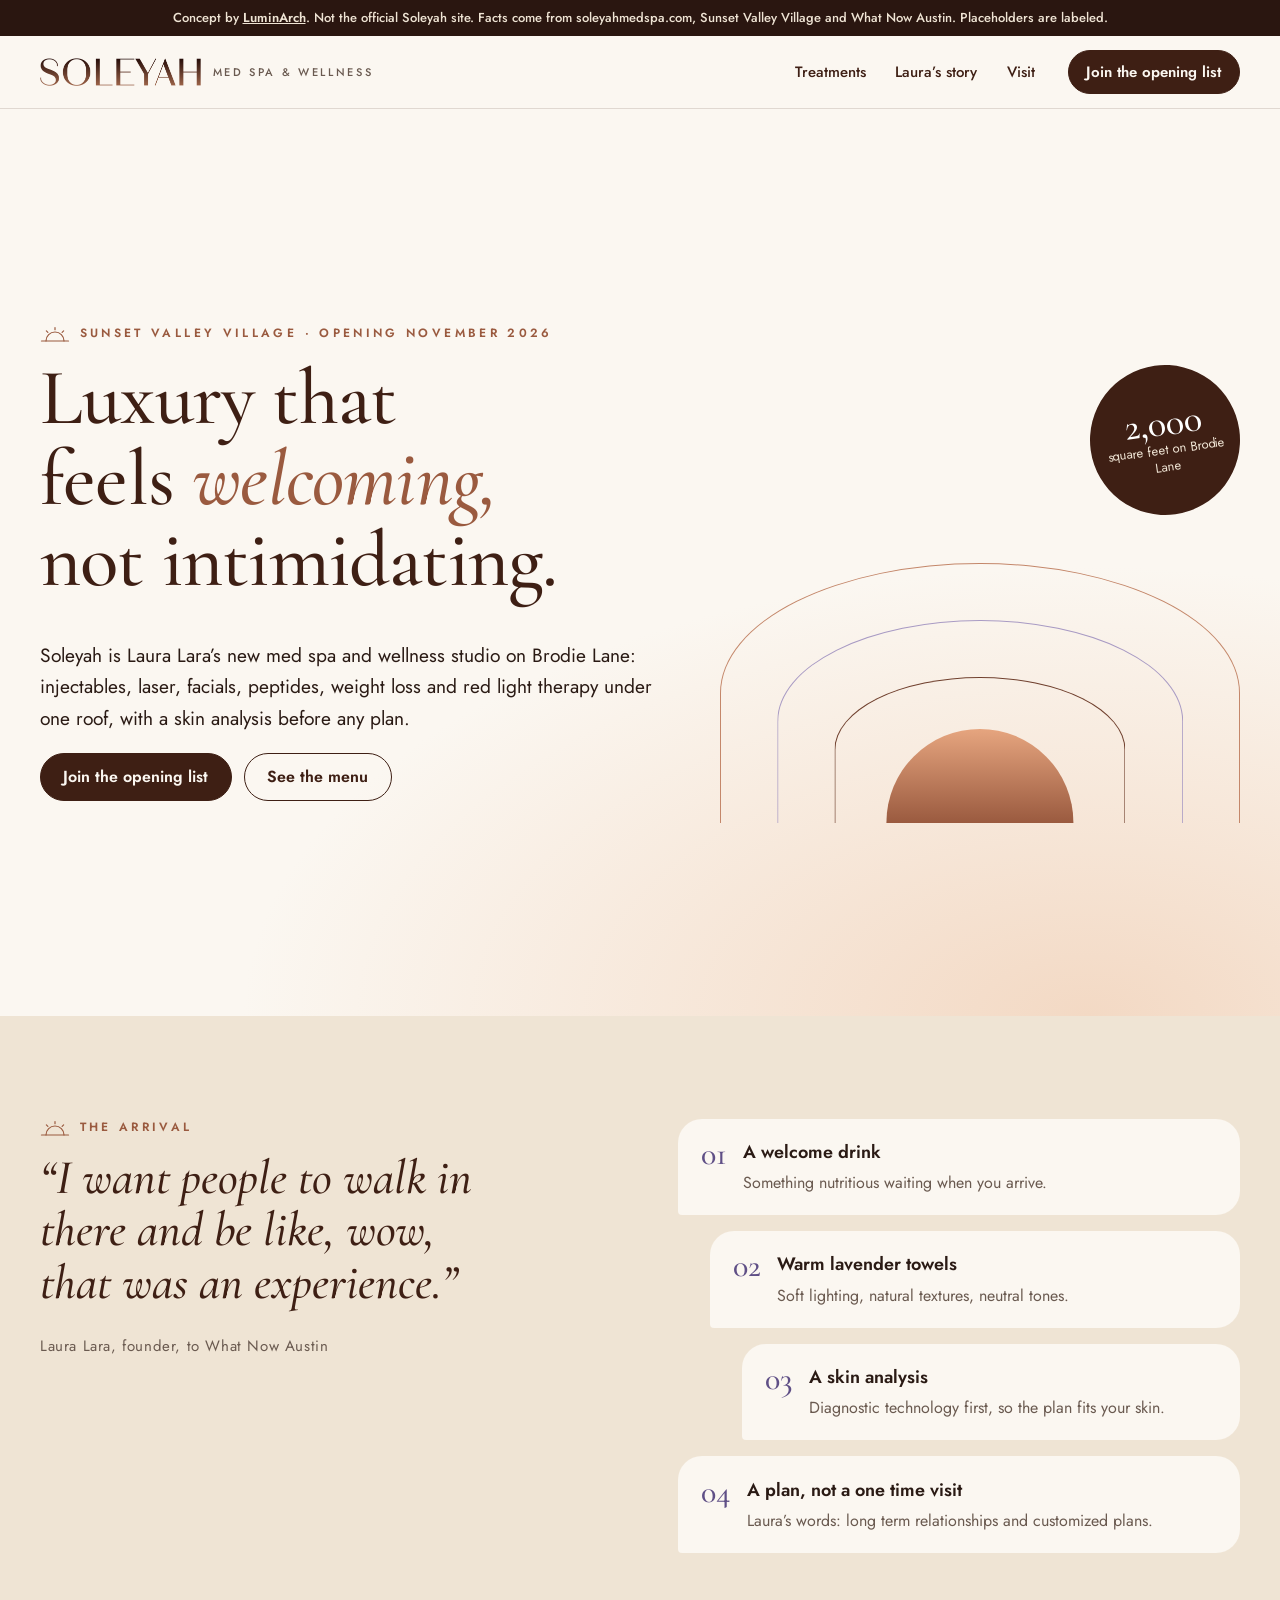
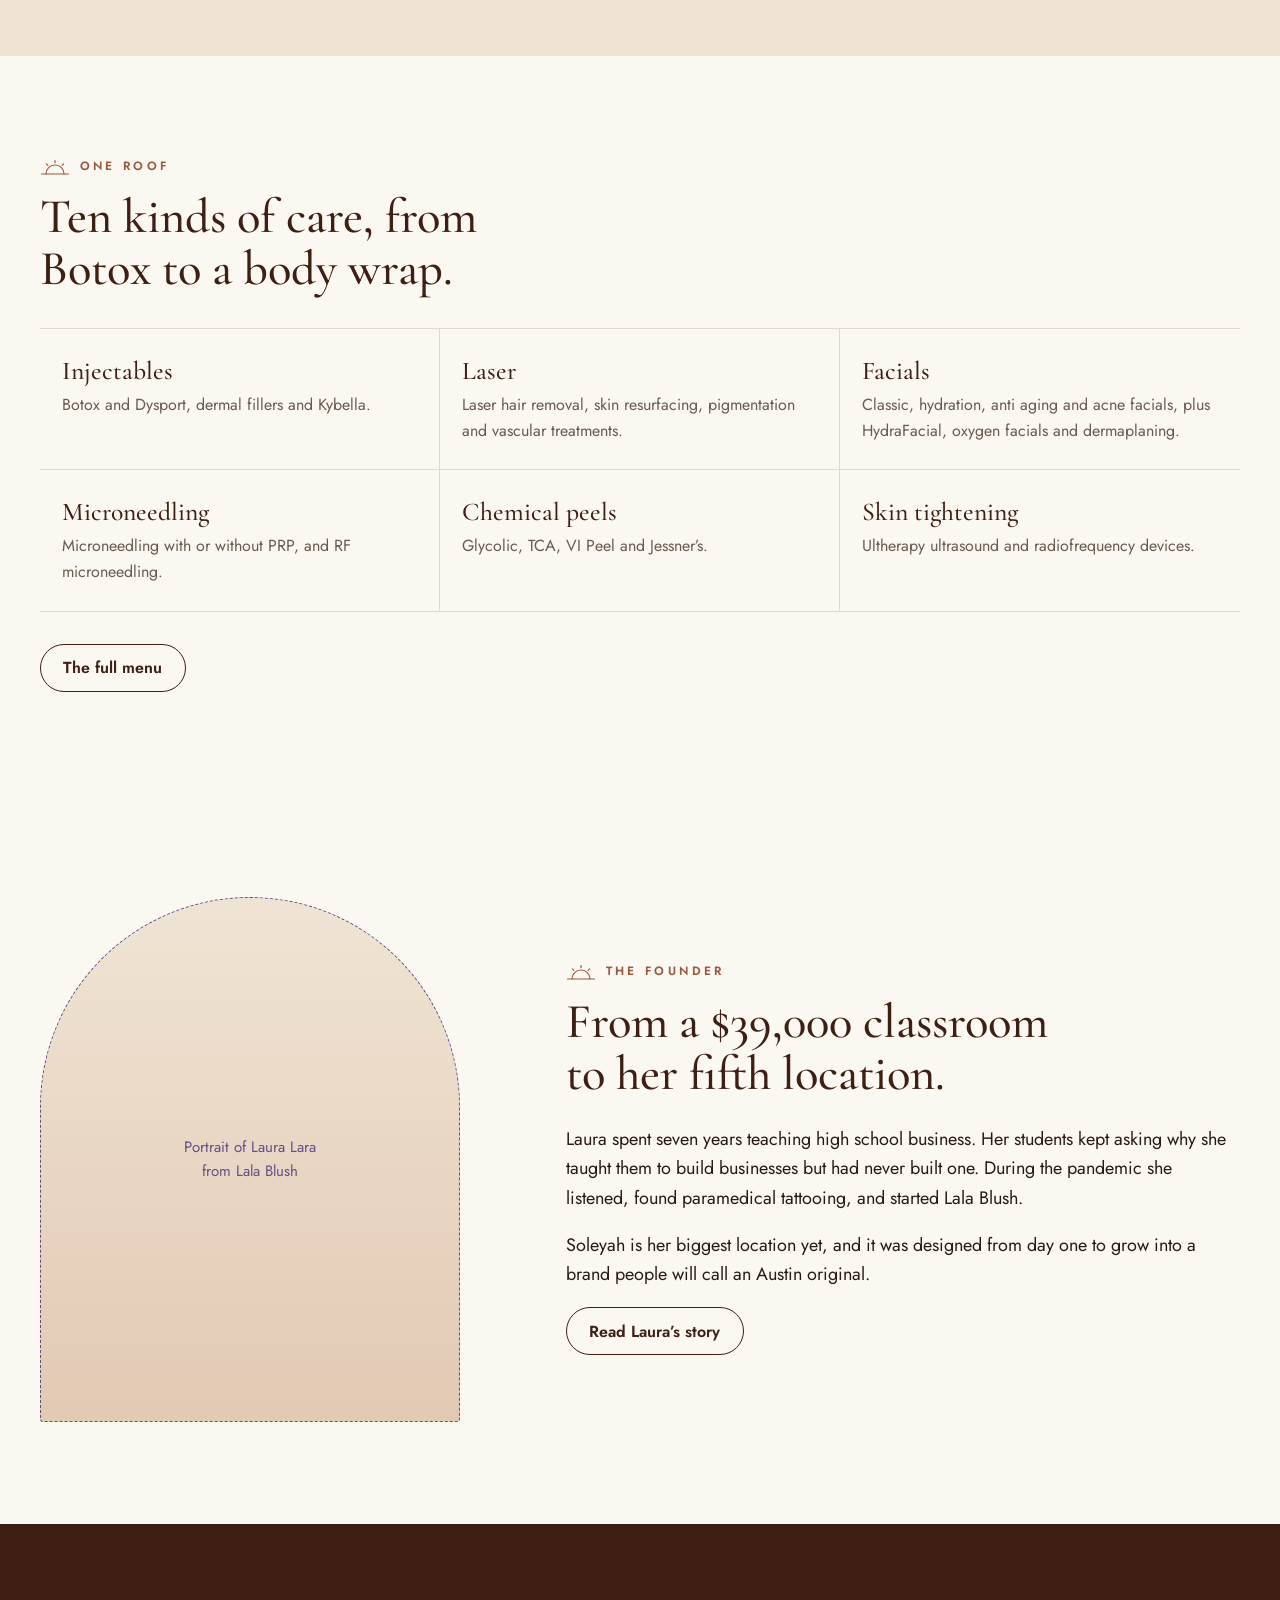
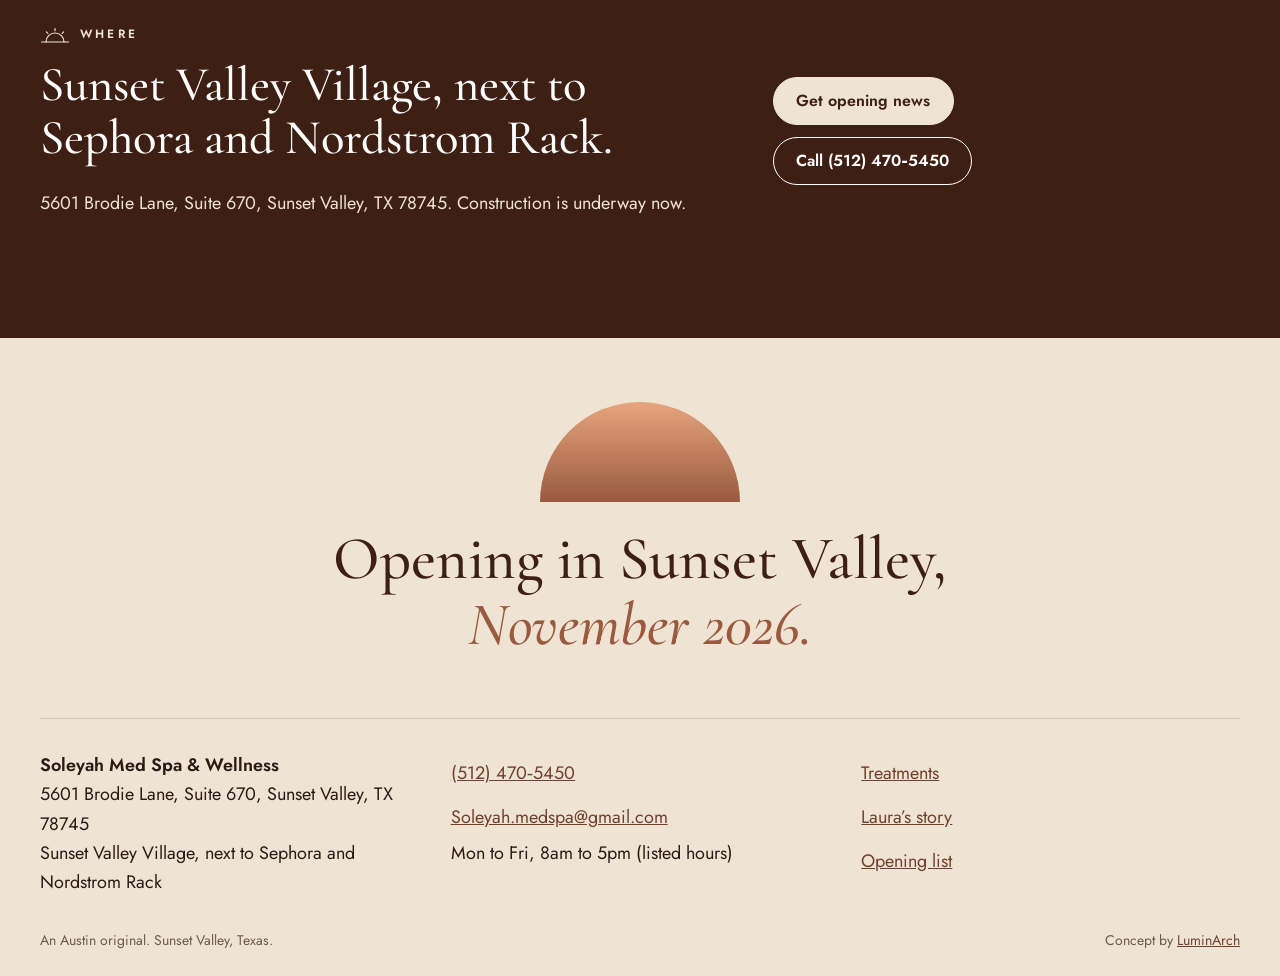
==== index.html @ 7d6ecdda "Concept site by LuminArch: static build, facts log, design DNA, research" ====
<!doctype html><html lang="en" class="no-js"><head><meta charset="utf-8"><meta name="viewport" content="width=device-width,initial-scale=1">
<title>Soleyah Med Spa and Wellness | Opening in Sunset Valley, TX</title><meta name="description" content="Laura Lara is opening Soleyah, a med spa and wellness studio at Sunset Valley Village in Austin, targeted for November 2026. Join the opening list today."><link rel="canonical" href="https://soleyah-med-spa-demo.vercel.app/">
<meta property="og:type" content="website"><meta property="og:site_name" content="Soleyah Med Spa & Wellness (concept)"><meta property="og:title" content="Soleyah Med Spa and Wellness | Opening in Sunset Valley, TX"><meta property="og:description" content="Laura Lara is opening Soleyah, a med spa and wellness studio at Sunset Valley Village in Austin, targeted for November 2026. Join the opening list today."><meta property="og:url" content="https://soleyah-med-spa-demo.vercel.app/"><meta property="og:image" content="https://soleyah-med-spa-demo.vercel.app/og.png">
<meta name="twitter:card" content="summary_large_image"><meta name="twitter:title" content="Soleyah Med Spa and Wellness | Opening in Sunset Valley, TX"><meta name="twitter:description" content="Laura Lara is opening Soleyah, a med spa and wellness studio at Sunset Valley Village in Austin, targeted for November 2026. Join the opening list today."><meta name="twitter:image" content="https://soleyah-med-spa-demo.vercel.app/og.png">
<meta name="robots" content="noindex, nofollow"><!-- concept demo, not for indexing -->
<meta name="theme-color" content="#3e1f14">
<link rel="preload" as="font" type="font/woff2" href="fonts/cormorant-garamond-normal-500-latin.woff2" crossorigin><link rel="preload" as="font" type="font/woff2" href="fonts/jost-normal-400-latin.woff2" crossorigin>
<link rel="stylesheet" href="css/design-system.css"><link rel="stylesheet" href="css/components.css"><link rel="stylesheet" href="css/pages.css">
<link rel="icon" href="data:image/svg+xml,%3Csvg xmlns='http://www.w3.org/2000/svg' viewBox='0 0 32 32'%3E%3Crect width='32' height='32' rx='16' fill='%233e1f14'/%3E%3Cpath d='M7 22a9 9 0 0 1 18 0' stroke='%23efe4d4' stroke-width='2.4' fill='none'/%3E%3C/svg%3E">
<script>document.documentElement.classList.replace('no-js','js-ready')</script><script type="application/ld+json">{"@context": "https://schema.org", "@type": "HealthAndBeautyBusiness", "name": "Soleyah Med Spa & Wellness", "url": "https://soleyah-med-spa-demo.vercel.app/", "telephone": "+1-512-470-5450", "email": "Soleyah.medspa@gmail.com", "founder": {"@type": "Person", "name": "Laura Lara"}, "address": {"@type": "PostalAddress", "streetAddress": "5601 Brodie Lane, Suite 670", "addressLocality": "Sunset Valley", "addressRegion": "TX", "postalCode": "78745", "addressCountry": "US"}, "description": "Med spa and wellness studio opening in Sunset Valley Village, Austin, targeted for November 2026.", "image": "https://soleyah-med-spa-demo.vercel.app/og.png"}</script><script type="application/ld+json">{"@context": "https://schema.org", "@type": "BreadcrumbList", "itemListElement": [{"@type": "ListItem", "position": 1, "name": "Home", "item": "https://soleyah-med-spa-demo.vercel.app/"}]}</script></head><body class="pg-index">
<a class="skip" href="#main">Skip to content</a>
<div class="demo-bar">Concept by <a href="https://luminarch.pro">LuminArch</a>. Not the official Soleyah site. Facts come from soleyahmedspa.com, Sunset Valley Village and What Now Austin. Placeholders are labeled.</div>
<header class="top"><div class="wrap nav"><a class="mark" href="index.html" aria-label="Soleyah home"><img src="img/soleyah-logo-640.png" alt="Soleyah" width="640" height="111" class="logo"><small class="logo-sub">Med Spa &amp; Wellness</small></a>
<button class="menu-btn" aria-expanded="false" aria-controls="menu">Menu</button><ul id="menu"><li><a href="treatments.html">Treatments</a></li><li><a href="laura.html">Laura&rsquo;s story</a></li><li><a href="visit.html">Visit</a></li></ul><a class="btn" href="visit.html#list">Join the opening list</a></div></header><main id="main">
<section class="hero"><div class="wrap hero-grid">
 <div class="hero-copy rv"><p class="kicker"><svg class="sun" viewBox="0 0 40 22" aria-hidden="true"><path d="M2 21h36"/><path d="M8 21a12 12 0 0 1 24 0"/><path d="M20 3v3M8.5 7.5l2 2M31.5 7.5l-2 2"/></svg> Sunset Valley Village &middot; Opening November 2026</p>
 <h1>Luxury that feels <em>welcoming,</em> not intimidating.</h1>
 <p class="lede">Soleyah is Laura Lara&rsquo;s new med spa and wellness studio on Brodie Lane: injectables, laser, facials, peptides, weight loss and red light therapy under one roof, with a skin analysis before any plan.</p>
 <div class="cta"><a class="btn" href="visit.html#list">Join the opening list</a><a class="btn btn--plain" href="treatments.html">See the menu</a></div></div>
 <div class="hero-sun rv" aria-hidden="true"><div class="arc a1"></div><div class="arc a2"></div><div class="arc a3"></div><div class="disc"></div>
  <p class="hero-stamp"><b>2,000</b><span>square feet on Brodie Lane</span></p></div>
</div></section>

<section class="arrival"><div class="wrap ar-grid">
 <div class="rv"><p class="kicker"><svg class="sun" viewBox="0 0 40 22" aria-hidden="true"><path d="M2 21h36"/><path d="M8 21a12 12 0 0 1 24 0"/><path d="M20 3v3M8.5 7.5l2 2M31.5 7.5l-2 2"/></svg> The arrival</p><h2>“I want people to walk in there and be like, wow, that was an experience.”</h2><p class="cite">Laura Lara, founder, to What Now Austin</p></div>
 <ol class="ritual"><li class="rv"><span class="n">01</span><b>A welcome drink</b><span>Something nutritious waiting when you arrive.</span></li><li class="rv"><span class="n">02</span><b>Warm lavender towels</b><span>Soft lighting, natural textures, neutral tones.</span></li><li class="rv"><span class="n">03</span><b>A skin analysis</b><span>Diagnostic technology first, so the plan fits your skin.</span></li><li class="rv"><span class="n">04</span><b>A plan, not a one time visit</b><span>Laura&rsquo;s words: long term relationships and customized plans.</span></li></ol>
</div></section>

<section class="menu-teaser"><div class="wrap">
 <div class="mt-head rv"><p class="kicker"><svg class="sun" viewBox="0 0 40 22" aria-hidden="true"><path d="M2 21h36"/><path d="M8 21a12 12 0 0 1 24 0"/><path d="M20 3v3M8.5 7.5l2 2M31.5 7.5l-2 2"/></svg> One roof</p><h2>Ten kinds of care, from Botox to a body wrap.</h2></div>
 <ul class="mt-list"><li class="rv"><a href="treatments.html#injectables"><b>Injectables</b><span>Botox and Dysport, dermal fillers and Kybella.</span></a></li><li class="rv"><a href="treatments.html#laser"><b>Laser</b><span>Laser hair removal, skin resurfacing, pigmentation and vascular treatments.</span></a></li><li class="rv"><a href="treatments.html#facials"><b>Facials</b><span>Classic, hydration, anti aging and acne facials, plus HydraFacial, oxygen facials and dermaplaning.</span></a></li><li class="rv"><a href="treatments.html#microneedling"><b>Microneedling</b><span>Microneedling with or without PRP, and RF microneedling.</span></a></li><li class="rv"><a href="treatments.html#chemical-peels"><b>Chemical peels</b><span>Glycolic, TCA, VI Peel and Jessner&rsquo;s.</span></a></li><li class="rv"><a href="treatments.html#skin-tightening"><b>Skin tightening</b><span>Ultherapy ultrasound and radiofrequency devices.</span></a></li></ul>
 <a class="btn btn--plain" href="treatments.html">The full menu</a>
</div></section>

<section class="founder"><div class="wrap fd-grid">
 <div class="fd-card rv"><div class="ph-portrait" role="img" aria-label="Placeholder for a portrait of Laura Lara"><span>Portrait of Laura Lara<br>from Lala Blush</span></div></div>
 <div class="rv"><p class="kicker"><svg class="sun" viewBox="0 0 40 22" aria-hidden="true"><path d="M2 21h36"/><path d="M8 21a12 12 0 0 1 24 0"/><path d="M20 3v3M8.5 7.5l2 2M31.5 7.5l-2 2"/></svg> The founder</p><h2>From a $39,000 classroom to her fifth location.</h2>
 <p>Laura spent seven years teaching high school business. Her students kept asking why she taught them to build businesses but had never built one. During the pandemic she listened, found paramedical tattooing, and started Lala Blush.</p>
 <p>Soleyah is her biggest location yet, and it was designed from day one to grow into a brand people will call an Austin original.</p>
 <a class="btn btn--plain" href="laura.html">Read Laura&rsquo;s story</a></div>
</div></section>

<section class="where"><div class="wrap wh-grid rv">
 <div><p class="kicker" style="color:var(--sand)"><svg class="sun" viewBox="0 0 40 22" aria-hidden="true"><path d="M2 21h36"/><path d="M8 21a12 12 0 0 1 24 0"/><path d="M20 3v3M8.5 7.5l2 2M31.5 7.5l-2 2"/></svg> Where</p><h2>Sunset Valley Village, next to Sephora and Nordstrom Rack.</h2><p>5601 Brodie Lane, Suite 670, Sunset Valley, TX 78745. Construction is underway now.</p></div>
 <div class="wh-cta"><a class="btn light" href="visit.html#list">Get opening news</a><a class="btn btn--plain light" href="tel:+15124705450">Call (512) 470&#8209;5450</a></div>
</div></section></main><footer class="foot"><div class="wrap">
<div class="foot-sun" aria-hidden="true"></div>
<p class="foot-big">Opening in Sunset Valley,<br><em>November 2026.</em></p>
<div class="foot-grid"><address><b>Soleyah Med Spa &amp; Wellness</b><br>5601 Brodie Lane, Suite 670, Sunset Valley, TX 78745<br>Sunset Valley Village, next to Sephora and Nordstrom Rack</address>
<p><a href="tel:+15124705450">(512) 470&#8209;5450</a><br><a href="mailto:Soleyah.medspa@gmail.com">Soleyah.medspa@gmail.com</a><br>Mon to Fri, 8am to 5pm (listed hours)</p>
<ul><li><a href="treatments.html">Treatments</a></li><li><a href="laura.html">Laura&rsquo;s story</a></li><li><a href="visit.html#list">Opening list</a></li></ul></div>
<div class="foot-row"><span>An Austin original. Sunset Valley, Texas.</span><span>Concept by <a href="https://luminarch.pro">LuminArch</a></span></div></div></footer><script src="js/main.js" defer></script></body></html>
---- css/design-system.css ----
/* Soleyah concept tokens. Cocoa and umber sampled from the Soleyah logo; lavender from the warm lavender towels Laura describes; sand and clay for the neutral, natural textures. */
:root{
 --cocoa:#3e1f14; --umber:#70402e; --clay:#c4876a; --clay-dk:#9a5a3f; --sand:#efe4d4; --cream:#fbf7f1; --lavender:#a99bc4; --lav-dk:#5f4f86; --ink:#2a1a14; --muted:#6a5a50;
 --page:var(--cream); --head:var(--cocoa); --accent:var(--umber); --kick:var(--clay-dk); --link:var(--umber);
 --line:rgba(62,31,20,.14); --line-strong:#a08c7c; --focus:var(--lav-dk);
 --nav-bg:rgba(251,247,241,.92); --nav-fg:var(--cocoa);
 --btn-bg:var(--cocoa); --btn-fg:#fbf7f1; --btn-plain:var(--cocoa);
 --bar-bg:#2a1610; --bar-fg:#efe4d4; --ph:var(--lav-dk); --ph-bg:rgba(169,155,196,.14);
 --display:'Cormorant Garamond',Georgia,serif; --body:'Jost',system-ui,sans-serif; --radius:999px; --max:1200px;
}
@font-face {
  font-family: 'Cormorant Garamond';
  font-style: italic;
  font-weight: 500;
  font-display: swap;
  src: url(../fonts/cormorant-garamond-italic-500-latin.woff2) format('woff2');
  unicode-range: U+0000-00FF, U+0131, U+0152-0153, U+02BB-02BC, U+02C6, U+02DA, U+02DC, U+0304, U+0308, U+0329, U+2000-206F, U+20AC, U+2122, U+2191, U+2193, U+2212, U+2215, U+FEFF, U+FFFD;
}
@font-face {
  font-family: 'Cormorant Garamond';
  font-style: normal;
  font-weight: 500;
  font-display: swap;
  src: url(../fonts/cormorant-garamond-normal-500-latin.woff2) format('woff2');
  unicode-range: U+0000-00FF, U+0131, U+0152-0153, U+02BB-02BC, U+02C6, U+02DA, U+02DC, U+0304, U+0308, U+0329, U+2000-206F, U+20AC, U+2122, U+2191, U+2193, U+2212, U+2215, U+FEFF, U+FFFD;
}
@font-face {
  font-family: 'Cormorant Garamond';
  font-style: normal;
  font-weight: 600;
  font-display: swap;
  src: url(../fonts/cormorant-garamond-normal-600-latin.woff2) format('woff2');
  unicode-range: U+0000-00FF, U+0131, U+0152-0153, U+02BB-02BC, U+02C6, U+02DA, U+02DC, U+0304, U+0308, U+0329, U+2000-206F, U+20AC, U+2122, U+2191, U+2193, U+2212, U+2215, U+FEFF, U+FFFD;
}
@font-face {
  font-family: 'Jost';
  font-style: normal;
  font-weight: 400;
  font-display: swap;
  src: url(../fonts/jost-normal-400-latin.woff2) format('woff2');
  unicode-range: U+0000-00FF, U+0131, U+0152-0153, U+02BB-02BC, U+02C6, U+02DA, U+02DC, U+0304, U+0308, U+0329, U+2000-206F, U+20AC, U+2122, U+2191, U+2193, U+2212, U+2215, U+FEFF, U+FFFD;
}
@font-face {
  font-family: 'Jost';
  font-style: normal;
  font-weight: 500;
  font-display: swap;
  src: url(../fonts/jost-normal-500-latin.woff2) format('woff2');
  unicode-range: U+0000-00FF, U+0131, U+0152-0153, U+02BB-02BC, U+02C6, U+02DA, U+02DC, U+0304, U+0308, U+0329, U+2000-206F, U+20AC, U+2122, U+2191, U+2193, U+2212, U+2215, U+FEFF, U+FFFD;
}
@font-face {
  font-family: 'Jost';
  font-style: normal;
  font-weight: 600;
  font-display: swap;
  src: url(../fonts/jost-normal-600-latin.woff2) format('woff2');
  unicode-range: U+0000-00FF, U+0131, U+0152-0153, U+02BB-02BC, U+02C6, U+02DA, U+02DC, U+0304, U+0308, U+0329, U+2000-206F, U+20AC, U+2122, U+2191, U+2193, U+2212, U+2215, U+FEFF, U+FFFD;
}
---- css/components.css ----
/* Shared mechanics. Colors and type come from design-system.css tokens. */
*,*::before,*::after{box-sizing:border-box}
html{-webkit-text-size-adjust:100%;scroll-behavior:smooth}
@media (prefers-reduced-motion:reduce){html{scroll-behavior:auto}*{animation:none!important;transition:none!important}}
body{margin:0;background:var(--page);color:var(--ink);font:400 var(--fs-body,18px)/1.62 var(--body);text-rendering:optimizeLegibility;overflow-x:hidden}
img{max-width:100%;height:auto;display:block}
a{color:var(--link)}
h1,h2,h3,h4{font-family:var(--display);line-height:1.08;margin:0 0 .5em;text-wrap:balance;color:var(--head,inherit)}
p{margin:0 0 1em;max-width:68ch}
.wrap{width:min(100% - 2.5rem,var(--max,1240px));margin-inline:auto}
@media (max-width:420px){.wrap{width:calc(100% - 2rem)}}
:focus-visible{outline:3px solid var(--focus);outline-offset:3px;border-radius:2px}
.skip{position:absolute;left:-999px;top:0;background:var(--ink);color:#fff;padding:.7rem 1rem;z-index:99}.skip:focus{left:1rem}
.demo-bar{background:var(--bar-bg,#111);color:var(--bar-fg,#eee);font:500 13px/1.45 var(--body);padding:.55rem 1.25rem;text-align:center}
.demo-bar a{color:inherit;font-weight:700}
.kicker{font:600 12px/1.4 var(--body);letter-spacing:.28em;text-transform:uppercase;color:var(--kick,var(--accent));margin:0 0 1rem;display:flex;align-items:center;gap:.6rem;flex-wrap:wrap}
.top{position:sticky;top:0;z-index:40;background:var(--nav-bg);backdrop-filter:saturate(1.2) blur(10px);-webkit-backdrop-filter:saturate(1.2) blur(10px);border-bottom:1px solid var(--line)}
.nav{display:flex;align-items:center;gap:1.25rem;min-height:72px}
.nav .mark{margin-right:auto;display:flex;align-items:center;gap:.7rem;text-decoration:none;color:var(--nav-fg);min-height:44px}
#menu{list-style:none;display:flex;gap:.25rem;margin:0;padding:0}
#menu a{display:flex;align-items:center;min-height:44px;padding:0 .8rem;text-decoration:none;color:var(--nav-fg);font:500 15px var(--body);border-radius:4px}
#menu a:hover,#menu a[aria-current]{color:var(--accent-ink,var(--accent))}
#menu a[aria-current]{text-decoration:underline;text-underline-offset:6px;text-decoration-thickness:2px}
.menu-btn{display:none;min-height:44px;min-width:64px;padding:0 1rem;border:1.5px solid currentColor;background:transparent;color:var(--nav-fg);font:600 15px var(--body);border-radius:999px;cursor:pointer}
.btn{display:inline-flex;align-items:center;justify-content:center;gap:.5rem;min-height:48px;padding:.75rem 1.4rem;border-radius:var(--radius,4px);background:var(--btn-bg);color:var(--btn-fg);text-decoration:none;font:600 16px/1.2 var(--body);border:1.5px solid var(--btn-bg);cursor:pointer;transition:transform .2s,background .2s,color .2s}
.btn:hover{transform:translateY(-2px)}
.btn--plain{background:transparent;color:var(--btn-plain,var(--ink));border-color:currentColor}
.top .btn{min-height:44px;padding:.55rem 1.1rem;font-size:15px}
@media (max-width:900px){
 .menu-btn{display:inline-flex;align-items:center;justify-content:center}
 #menu{display:none;position:absolute;left:0;right:0;top:100%;flex-direction:column;background:var(--menu-bg,var(--page));padding:.5rem 1.25rem 1.25rem;border-bottom:1px solid var(--line);box-shadow:0 18px 30px -20px rgba(0,0,0,.4)}
 #menu.open{display:flex}
 #menu a{font-size:18px;color:var(--menu-fg,var(--ink));border-bottom:1px solid var(--line)}
 .nav{position:relative}
}
@media (max-width:520px){.top .btn{display:none}.nav{gap:.6rem}}
.rv{opacity:1}
.js-ready .rv{opacity:0;transform:translateY(22px);transition:opacity .8s cubic-bezier(.22,1,.36,1),transform .8s cubic-bezier(.22,1,.36,1)}
.js-ready .rv.in{opacity:1;transform:none}
@media (prefers-reduced-motion:reduce){.js-ready .rv{opacity:1;transform:none}}
.ph{border:1.5px dashed var(--ph,#b08a3e);background:var(--ph-bg,rgba(176,138,62,.08));padding:1rem 1.2rem;border-radius:6px;font-size:16px}
.ph b{font-family:var(--body);letter-spacing:.06em;text-transform:uppercase;font-size:12px;display:block;margin-bottom:.25rem}
.note{font-size:15px;color:var(--muted)}
form .fld{display:flex;flex-direction:column;gap:.35rem;margin-bottom:1rem}
form label{font:600 14px var(--body);letter-spacing:.02em}
form input,form select,form textarea{font:400 16px/1.4 var(--body);padding:.8rem .9rem;border:1.5px solid var(--line-strong,#999);border-radius:var(--radius,4px);background:var(--field,#fff);color:var(--ink);min-height:48px;width:100%}
form textarea{min-height:120px}
.formmsg{min-height:1.5em;font-weight:600}
.sr{position:absolute;width:1px;height:1px;overflow:hidden;clip:rect(0 0 0 0);white-space:nowrap}
.nowrap{white-space:nowrap}
---- css/pages.css ----
/* Soleyah layouts. Signature: the rising sun arc. */
.sun{width:30px;height:17px;fill:none;stroke:currentColor;stroke-width:1.6;stroke-linecap:round;flex:none}
.logo{height:28px;width:auto}.logo-sub{font:500 11px var(--body);letter-spacing:.24em;text-transform:uppercase;color:var(--muted)}
@media (max-width:420px){.logo{height:22px}.logo-sub{display:none}}
h1{font-size:clamp(2.6rem,6.2vw,5.2rem);font-weight:500;letter-spacing:-.01em;line-height:1.02}
h1 em,h2 em,.foot-big em{font-style:italic;color:var(--clay-dk)}
h2{font-size:clamp(2rem,3.8vw,3.1rem);font-weight:500}
.lede{font-size:clamp(1.05rem,1.5vw,1.2rem)}
section{padding:clamp(3.5rem,8vw,7rem) 0}
.cta{display:flex;flex-wrap:wrap;gap:.75rem}
.hero{background:radial-gradient(120% 90% at 85% 100%,#f3d9c4 0,var(--cream) 55%);overflow:hidden}
.hero-grid{display:grid;grid-template-columns:1.15fr 1fr;gap:2rem;align-items:center;min-height:min(78vh,720px)}
.hero-sun{position:relative;aspect-ratio:1;width:100%;max-width:520px;justify-self:end}
.arc{position:absolute;left:50%;bottom:0;border-radius:50% 50% 0 0;border:1.5px solid var(--clay);border-bottom:0;transform:translateX(-50%)}
.a1{width:100%;height:50%}.a2{width:78%;height:39%;border-color:var(--lavender)}.a3{width:56%;height:28%;border-color:var(--umber)}
.disc{position:absolute;left:50%;bottom:0;width:36%;height:18%;transform:translateX(-50%);border-radius:999px 999px 0 0;background:linear-gradient(180deg,#e6a57f,var(--clay-dk))}
.hero-stamp{position:absolute;right:0;top:12%;background:var(--cocoa);color:var(--sand);border-radius:50%;width:150px;height:150px;display:flex;flex-direction:column;align-items:center;justify-content:center;text-align:center;padding:1rem;transform:rotate(-8deg)}
.hero-stamp b{font:500 2.4rem/1 var(--display);color:#fff}.hero-stamp span{font-size:13px;line-height:1.3}
@media (max-width:900px){.hero-grid{grid-template-columns:1fr;min-height:0}.hero-sun{max-width:380px;justify-self:center;margin-top:1rem}}
@media (max-width:420px){.hero-stamp{width:120px;height:120px}.hero-stamp b{font-size:1.9rem}}
.arrival{background:var(--sand)}
.ar-grid{display:grid;grid-template-columns:1fr 1fr;gap:clamp(2rem,6vw,5rem);align-items:start}
.ar-grid h2{font-style:italic}.cite{font-size:15px;color:var(--muted);letter-spacing:.04em}
.ritual{list-style:none;margin:0;padding:0;display:grid;gap:1rem}
.ritual li{display:grid;grid-template-columns:auto 1fr;gap:.2rem 1rem;padding:1.2rem 1.4rem;background:var(--cream);border-radius:24px 24px 24px 4px}
.ritual .n{grid-row:span 2;font:500 2rem/1 var(--display);color:var(--lav-dk)}.ritual b{font-weight:600}.ritual span:last-child{color:var(--muted);font-size:16px}
.ritual li:nth-child(2){margin-left:2rem}.ritual li:nth-child(3){margin-left:4rem}
@media (max-width:900px){.ar-grid{grid-template-columns:1fr}.ritual li:nth-child(n){margin-left:0}}
.mt-head{max-width:760px;margin-bottom:2rem}
.mt-list{list-style:none;padding:0;margin:0 0 2rem;display:grid;grid-template-columns:repeat(3,1fr);border-top:1px solid var(--line)}
.mt-list li{border-bottom:1px solid var(--line)}.mt-list li:not(:nth-child(3n)){border-right:1px solid var(--line)}
.mt-list a{display:flex;flex-direction:column;gap:.4rem;padding:1.6rem 1.4rem;text-decoration:none;color:var(--ink);height:100%;transition:background .3s}
.mt-list a:hover{background:var(--sand)}.mt-list b{font:500 1.6rem var(--display);color:var(--cocoa)}.mt-list span{font-size:16px;color:var(--muted)}
@media (max-width:900px){.mt-list{grid-template-columns:1fr 1fr}.mt-list li:nth-child(n){border-right:0}.mt-list li:nth-child(odd){border-right:1px solid var(--line)}}
@media (max-width:560px){.mt-list{grid-template-columns:1fr}.mt-list li:nth-child(odd){border-right:0}}
.fd-grid{display:grid;grid-template-columns:.8fr 1.2fr;gap:clamp(2rem,6vw,5rem);align-items:center}
.ph-portrait{aspect-ratio:4/5;border-radius:999px 999px 16px 16px;background:linear-gradient(180deg,var(--sand),#e2c9b4);border:1.5px dashed var(--lav-dk);display:grid;place-items:center;text-align:center;color:var(--lav-dk);font-size:15px;max-width:420px;width:100%}
@media (max-width:800px){.fd-grid{grid-template-columns:1fr}.ph-portrait{max-width:300px}}
.where{background:var(--cocoa);color:var(--sand);--head:#fff}
.wh-grid{display:grid;grid-template-columns:1.5fr 1fr;gap:2rem;align-items:center}
.wh-cta{display:flex;flex-direction:column;gap:.75rem;align-items:flex-start}
.btn.light{background:var(--sand);color:var(--cocoa);border-color:var(--sand)}.btn--plain.light{background:transparent;color:#fff;border-color:#fff}
@media (max-width:800px){.wh-grid{grid-template-columns:1fr}}
.page-head{background:radial-gradient(90% 120% at 100% 0,#f1dccb,var(--cream) 60%);padding:clamp(3.5rem,8vw,6rem) 0}
.menu .wrap{display:grid;grid-template-columns:repeat(2,1fr);gap:0 3rem}
.mi{display:grid;grid-template-columns:auto 1fr;gap:0 1.2rem;padding:1.6rem 0;border-bottom:1px solid var(--line)}
.mi-n{grid-row:span 2;font:500 1rem var(--body);color:var(--lav-dk);padding-top:.6rem}
.mi h2{font-size:1.9rem;margin:0 0 .3rem}.mi p{margin:0;color:var(--muted)}
.menu .ph{grid-column:1/-1;margin-top:2rem}
@media (max-width:800px){.menu .wrap{grid-template-columns:1fr}}
.st-grid{display:grid;grid-template-columns:1.3fr .7fr;gap:3rem;align-items:center}
@media (max-width:800px){.st-grid{grid-template-columns:1fr}}
.tl{list-style:none;margin:0 0 3rem;padding:0 0 0 2rem;border-left:1.5px solid var(--clay);max-width:760px}
.tl li{position:relative;padding:0 0 2rem}.tl li::before{content:"";position:absolute;left:calc(-2rem - 8px);top:.45rem;width:14px;height:7px;border-radius:14px 14px 0 0;background:var(--clay)}
.tl b{font:500 1.6rem var(--display);color:var(--cocoa)}
.pull{margin:0;max-width:900px;margin-left:auto;padding:2rem;background:var(--cocoa);color:var(--sand);border-radius:24px}
.pull p{font:italic 500 clamp(1.6rem,3vw,2.4rem)/1.25 var(--display);color:#fff;max-width:none}.pull footer{font-size:15px}
.vi-grid{display:grid;grid-template-columns:1.2fr 1fr;gap:clamp(2rem,6vw,5rem);align-items:start}
.vi-grid form{background:#fff;padding:clamp(1.25rem,3vw,2rem);border-radius:24px;border:1px solid var(--line)}
.vi-grid form input,.vi-grid form select{border-radius:12px}
.vi-side{display:grid;gap:1rem}.vi-side address{font-style:normal}
@media (max-width:800px){.vi-grid{grid-template-columns:1fr}}
.foot{background:var(--sand);padding:4rem 0 1.5rem;text-align:center;overflow:hidden}
.foot-sun{width:200px;height:100px;margin:0 auto 1.5rem;border-radius:200px 200px 0 0;background:linear-gradient(180deg,#e6a57f,var(--clay-dk))}
.foot-big{font:500 clamp(2.2rem,5vw,3.8rem)/1.08 var(--display);color:var(--cocoa);max-width:none}
.foot-grid{display:grid;grid-template-columns:repeat(3,1fr);gap:2rem;text-align:left;margin-top:3rem;border-top:1px solid var(--line);padding-top:2rem}
.foot-grid address{font-style:normal}.foot-grid ul{list-style:none;margin:0;padding:0}.foot-grid li a,.foot-grid p a{display:inline-flex;min-height:44px;align-items:center}
.foot-row{display:flex;justify-content:space-between;flex-wrap:wrap;gap:1rem;margin-top:2rem;font-size:14px;color:var(--muted)}
@media (max-width:800px){.foot-grid{grid-template-columns:1fr}}
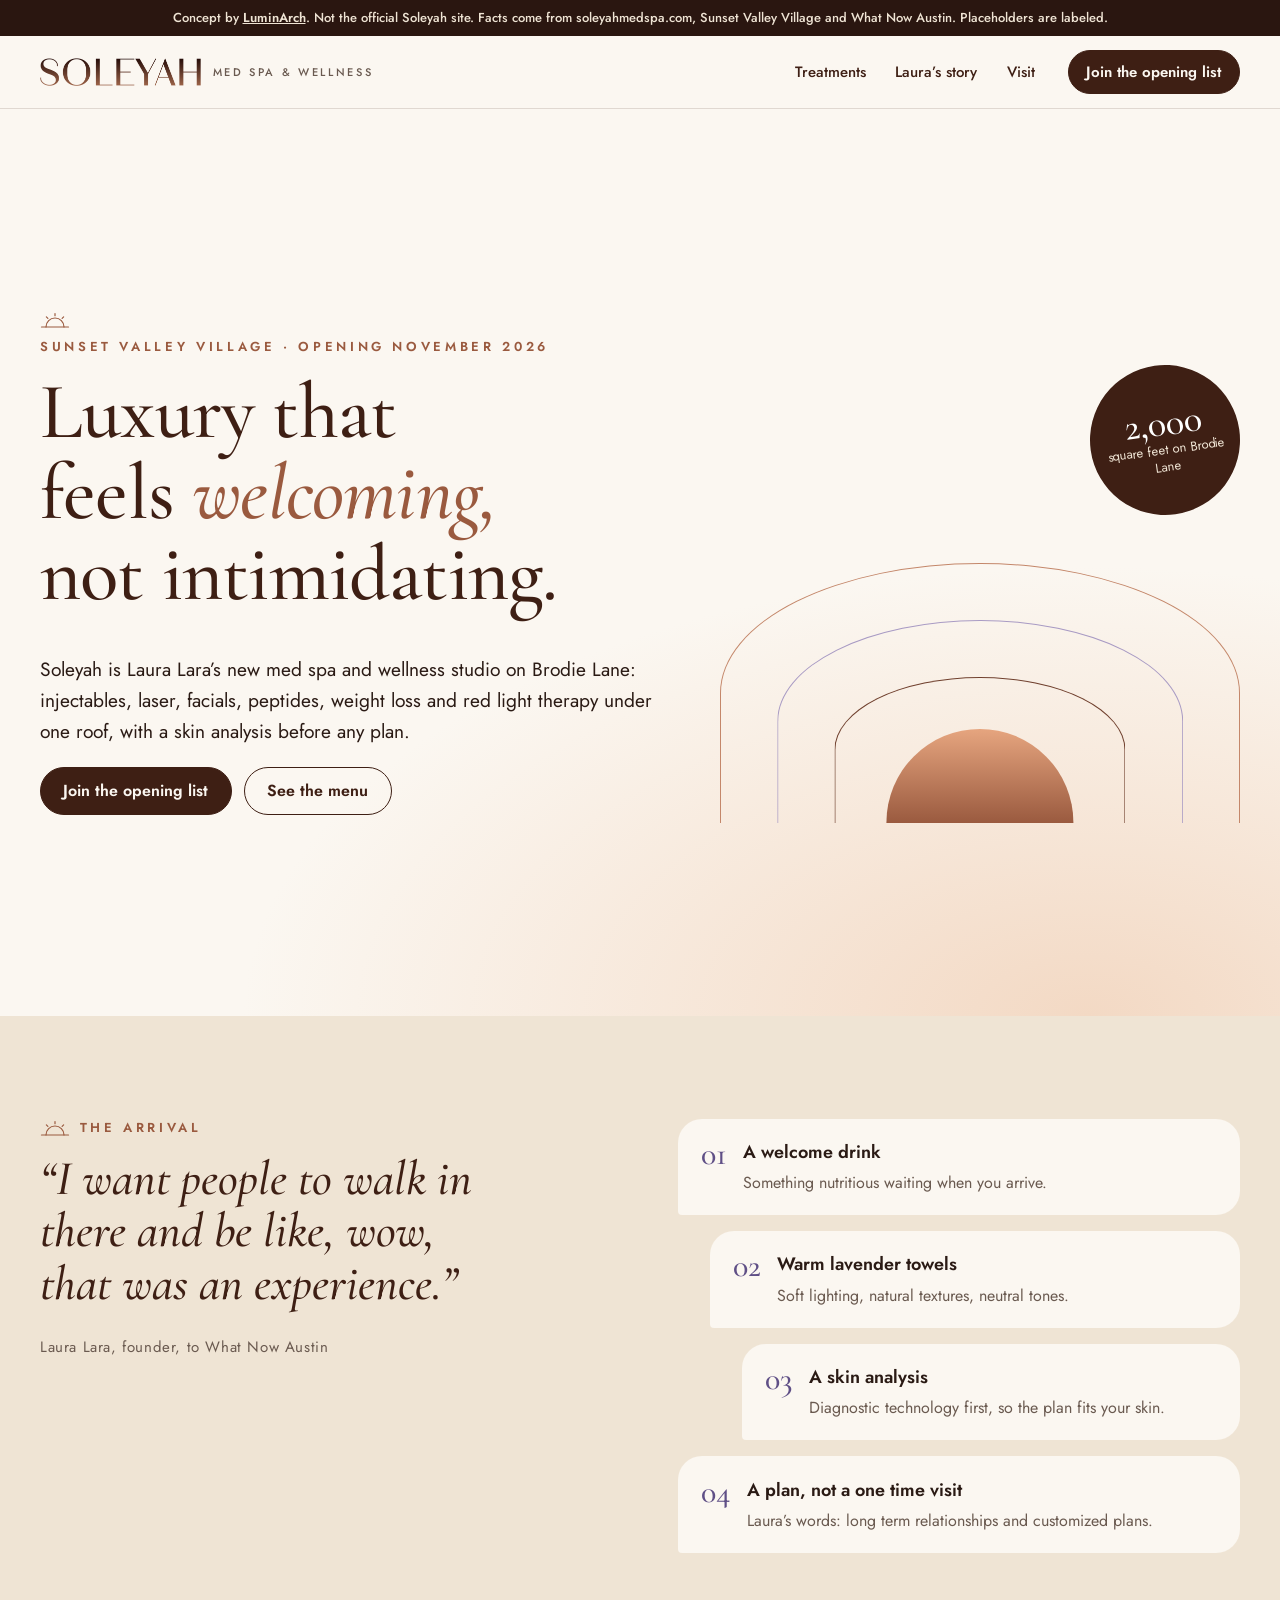
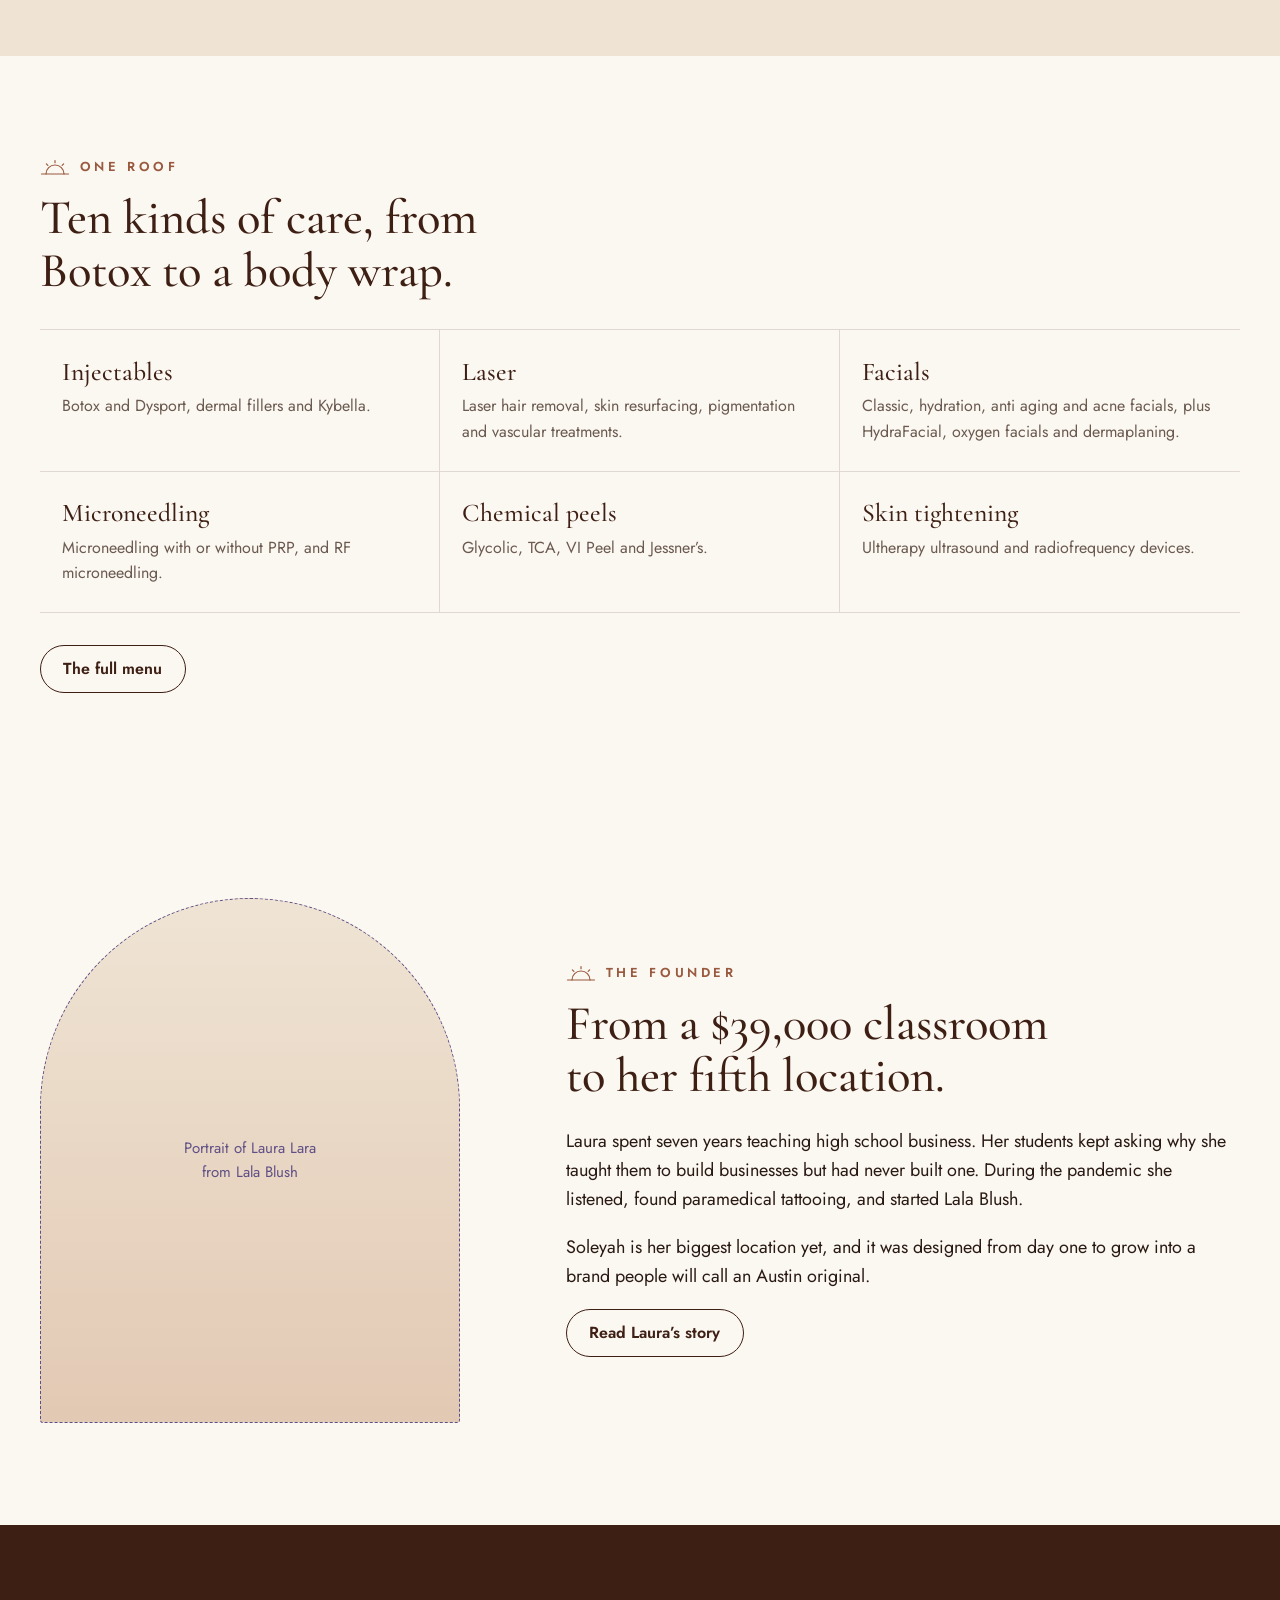
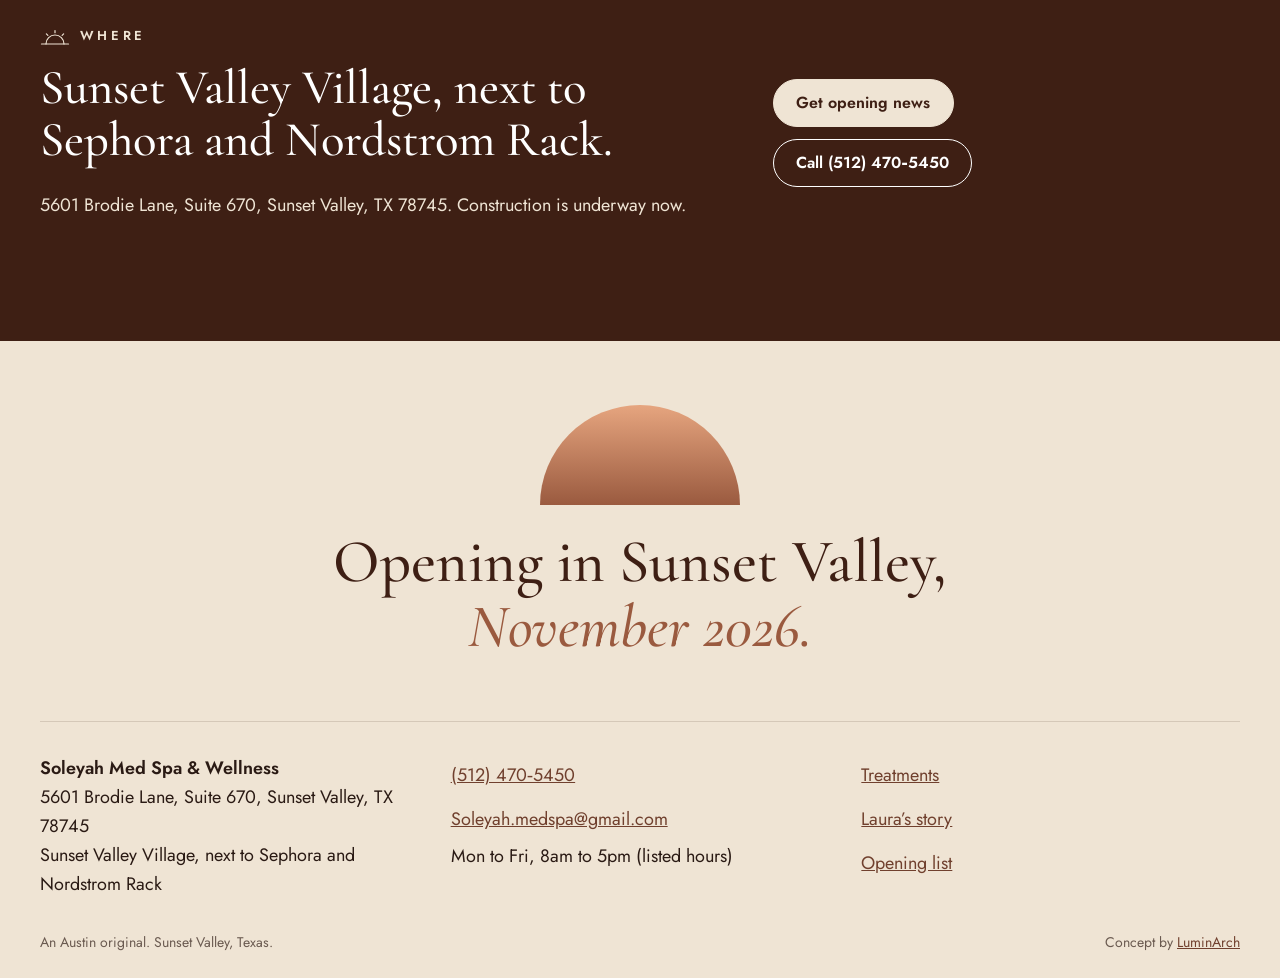
==== commit cc02c248: "QA fixes: 13px kickers, scroll reveal sweep, logo link names, 320px masthead, contrast, rendering as" ====
--- a/index.html
+++ b/index.html
@@ -10,7 +10,7 @@
 <script>document.documentElement.classList.replace('no-js','js-ready')</script><script type="application/ld+json">{"@context": "https://schema.org", "@type": "HealthAndBeautyBusiness", "name": "Soleyah Med Spa & Wellness", "url": "https://soleyah-med-spa-demo.vercel.app/", "telephone": "+1-512-470-5450", "email": "Soleyah.medspa@gmail.com", "founder": {"@type": "Person", "name": "Laura Lara"}, "address": {"@type": "PostalAddress", "streetAddress": "5601 Brodie Lane, Suite 670", "addressLocality": "Sunset Valley", "addressRegion": "TX", "postalCode": "78745", "addressCountry": "US"}, "description": "Med spa and wellness studio opening in Sunset Valley Village, Austin, targeted for November 2026.", "image": "https://soleyah-med-spa-demo.vercel.app/og.png"}</script><script type="application/ld+json">{"@context": "https://schema.org", "@type": "BreadcrumbList", "itemListElement": [{"@type": "ListItem", "position": 1, "name": "Home", "item": "https://soleyah-med-spa-demo.vercel.app/"}]}</script></head><body class="pg-index">
 <a class="skip" href="#main">Skip to content</a>
 <div class="demo-bar">Concept by <a href="https://luminarch.pro">LuminArch</a>. Not the official Soleyah site. Facts come from soleyahmedspa.com, Sunset Valley Village and What Now Austin. Placeholders are labeled.</div>
-<header class="top"><div class="wrap nav"><a class="mark" href="index.html" aria-label="Soleyah home"><img src="img/soleyah-logo-640.png" alt="Soleyah" width="640" height="111" class="logo"><small class="logo-sub">Med Spa &amp; Wellness</small></a>
+<header class="top"><div class="wrap nav"><a class="mark" href="index.html"><img src="img/soleyah-logo-640.png" alt="Soleyah" width="640" height="111" class="logo"><small class="logo-sub">Med Spa &amp; Wellness</small></a>
 <button class="menu-btn" aria-expanded="false" aria-controls="menu">Menu</button><ul id="menu"><li><a href="treatments.html">Treatments</a></li><li><a href="laura.html">Laura&rsquo;s story</a></li><li><a href="visit.html">Visit</a></li></ul><a class="btn" href="visit.html#list">Join the opening list</a></div></header><main id="main">
 <section class="hero"><div class="wrap hero-grid">
  <div class="hero-copy rv"><p class="kicker"><svg class="sun" viewBox="0 0 40 22" aria-hidden="true"><path d="M2 21h36"/><path d="M8 21a12 12 0 0 1 24 0"/><path d="M20 3v3M8.5 7.5l2 2M31.5 7.5l-2 2"/></svg> Sunset Valley Village &middot; Opening November 2026</p>
@@ -33,7 +33,7 @@
 </div></section>
 
 <section class="founder"><div class="wrap fd-grid">
- <div class="fd-card rv"><div class="ph-portrait" role="img" aria-label="Placeholder for a portrait of Laura Lara"><span>Portrait of Laura Lara<br>from Lala Blush</span></div></div>
+ <div class="fd-card rv"><div class="ph-portrait" role="img" aria-label="Placeholder for a portrait of Laura Lara"><span>Portrait of Laura Lara <br>from Lala Blush</span></div></div>
  <div class="rv"><p class="kicker"><svg class="sun" viewBox="0 0 40 22" aria-hidden="true"><path d="M2 21h36"/><path d="M8 21a12 12 0 0 1 24 0"/><path d="M20 3v3M8.5 7.5l2 2M31.5 7.5l-2 2"/></svg> The founder</p><h2>From a $39,000 classroom to her fifth location.</h2>
  <p>Laura spent seven years teaching high school business. Her students kept asking why she taught them to build businesses but had never built one. During the pandemic she listened, found paramedical tattooing, and started Lala Blush.</p>
  <p>Soleyah is her biggest location yet, and it was designed from day one to grow into a brand people will call an Austin original.</p>
--- a/css/components.css
+++ b/css/components.css
@@ -13,7 +13,7 @@
 .skip{position:absolute;left:-999px;top:0;background:var(--ink);color:#fff;padding:.7rem 1rem;z-index:99}.skip:focus{left:1rem}
 .demo-bar{background:var(--bar-bg,#111);color:var(--bar-fg,#eee);font:500 13px/1.45 var(--body);padding:.55rem 1.25rem;text-align:center}
 .demo-bar a{color:inherit;font-weight:700}
-.kicker{font:600 12px/1.4 var(--body);letter-spacing:.28em;text-transform:uppercase;color:var(--kick,var(--accent));margin:0 0 1rem;display:flex;align-items:center;gap:.6rem;flex-wrap:wrap}
+.kicker{font:600 13px/1.4 var(--body);letter-spacing:.28em;text-transform:uppercase;color:var(--kick,var(--accent));margin:0 0 1rem;display:flex;align-items:center;gap:.6rem;flex-wrap:wrap}
 .top{position:sticky;top:0;z-index:40;background:var(--nav-bg);backdrop-filter:saturate(1.2) blur(10px);-webkit-backdrop-filter:saturate(1.2) blur(10px);border-bottom:1px solid var(--line)}
 .nav{display:flex;align-items:center;gap:1.25rem;min-height:72px}
 .nav .mark{margin-right:auto;display:flex;align-items:center;gap:.7rem;text-decoration:none;color:var(--nav-fg);min-height:44px}
